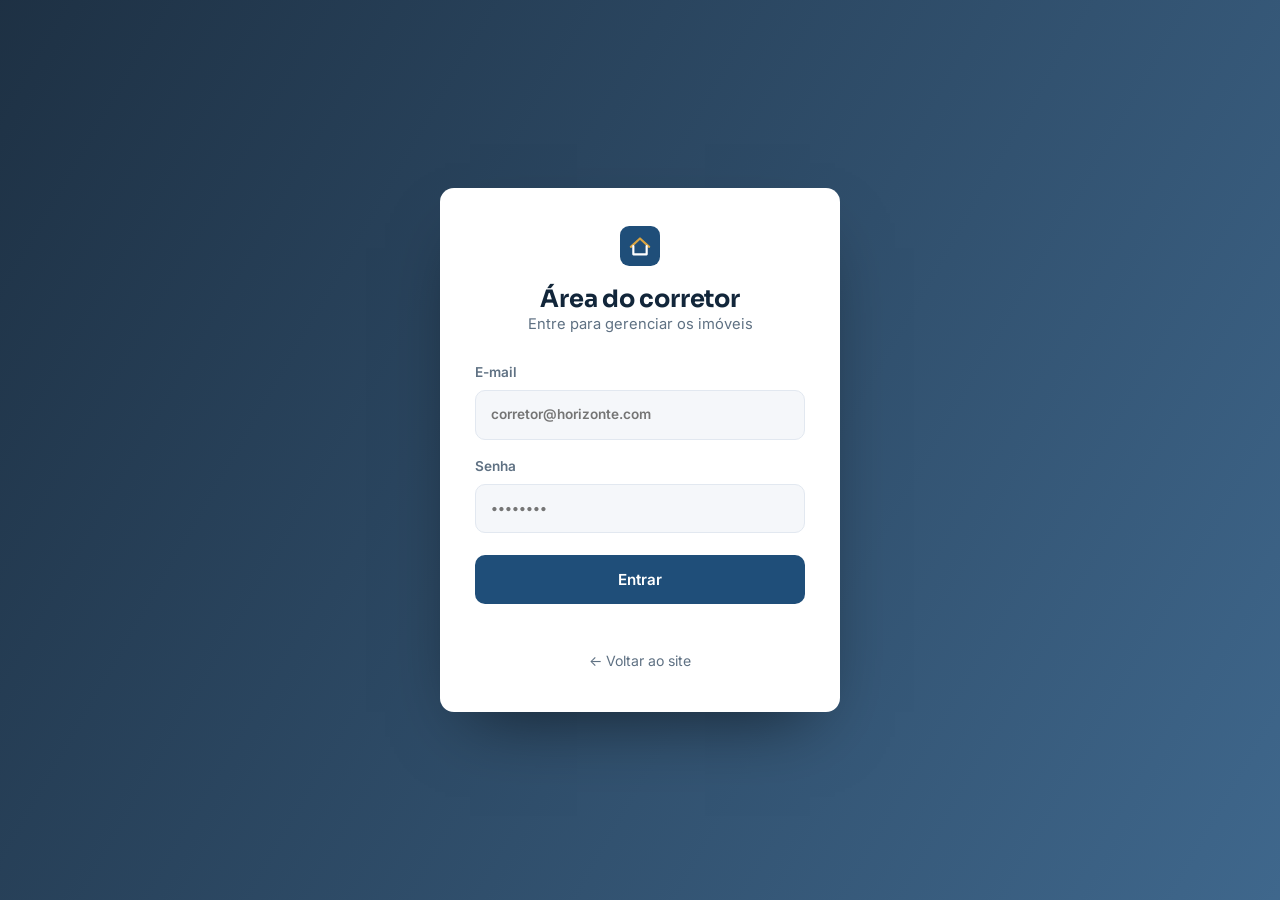
==== admin.html @ 52706749 "Imobiliaria fullstack: site publico + painel admin (Supabase + GitHub Pages) Co-Authored-By: Claude " ====
<!DOCTYPE html>
<html lang="pt-BR">
<head>
  <meta charset="UTF-8" />
  <meta name="viewport" content="width=device-width, initial-scale=1.0" />
  <meta name="robots" content="noindex" />
  <title>Painel · Horizonte Imóveis</title>
  <link rel="icon" href="favicon.svg" type="image/svg+xml" />
  <link rel="preconnect" href="https://fonts.googleapis.com" />
  <link rel="preconnect" href="https://fonts.gstatic.com" crossorigin />
  <link href="https://fonts.googleapis.com/css2?family=Sora:wght@600;700&family=Inter:wght@400;500;600&display=swap" rel="stylesheet" />
  <link rel="stylesheet" href="styles.css" />
  <link rel="stylesheet" href="admin.css" />
</head>
<body class="admin">
  <!-- LOGIN -->
  <section class="login-wrap" id="loginView" hidden>
    <form class="login-card" id="loginForm">
      <div class="brand" style="justify-content:center;margin-bottom:1.2rem">
        <svg class="logo-mark" width="40" height="40" viewBox="0 0 48 48" aria-hidden="true">
          <rect width="48" height="48" rx="11" fill="#1f4e79"/>
          <path d="M13 25 L24 15 L35 25" fill="none" stroke="#d9a441" stroke-width="2.6" stroke-linecap="round" stroke-linejoin="round"/>
          <path d="M16 24 V34 H32 V24" fill="none" stroke="#fff" stroke-width="2.6" stroke-linecap="round" stroke-linejoin="round"/>
        </svg>
      </div>
      <h1>Área do corretor</h1>
      <p class="login-sub">Entre para gerenciar os imóveis</p>
      <label>E-mail<input type="email" id="email" required placeholder="corretor@horizonte.com" /></label>
      <label>Senha<input type="password" id="senha" required placeholder="••••••••" /></label>
      <button type="submit" class="btn btn-primary" id="loginBtn">Entrar</button>
      <p class="login-error" id="loginError"></p>
      <a href="index.html" class="login-back">← Voltar ao site</a>
    </form>
  </section>

  <!-- PAINEL -->
  <div id="panelView" hidden>
    <header class="admin-top">
      <div class="container admin-top-inner">
        <a href="index.html" class="brand">
          <svg class="logo-mark" width="34" height="34" viewBox="0 0 48 48" aria-hidden="true">
            <rect width="48" height="48" rx="11" fill="#1f4e79"/>
            <path d="M13 25 L24 15 L35 25" fill="none" stroke="#d9a441" stroke-width="2.6" stroke-linecap="round" stroke-linejoin="round"/>
            <path d="M16 24 V34 H32 V24" fill="none" stroke="#fff" stroke-width="2.6" stroke-linecap="round" stroke-linejoin="round"/>
          </svg>
          <span class="brand-text"><strong>Horizonte</strong><small>Painel</small></span>
        </a>
        <div class="admin-top-actions">
          <span class="admin-user" id="whoami"></span>
          <a href="index.html" class="btn btn-ghost btn-sm">Ver site</a>
          <button class="btn btn-ghost btn-sm" id="logoutBtn">Sair</button>
        </div>
      </div>
    </header>

    <main class="container admin-main">
      <div class="admin-head">
        <div>
          <h1>Imóveis</h1>
          <p class="muted" id="adminCount"></p>
        </div>
        <button class="btn btn-primary" id="newBtn">+ Novo imóvel</button>
      </div>
      <div id="adminList" class="admin-list"></div>
    </main>
  </div>

  <!-- FORM (modal) -->
  <div class="modal" id="formModal" hidden>
    <div class="modal-backdrop" data-close-form></div>
    <div class="modal-card admin-form-card" role="dialog" aria-modal="true">
      <button class="modal-close" data-close-form aria-label="Fechar">×</button>
      <form id="propForm" class="admin-form">
        <h2 id="formTitle">Novo imóvel</h2>
        <input type="hidden" id="pid" />
        <label class="full">Título<input type="text" id="pTitulo" required placeholder="Ex: Apartamento moderno no Centro" /></label>
        <div class="form-grid">
          <label>Finalidade
            <select id="pFinalidade"><option value="venda">Venda</option><option value="aluguel">Aluguel</option></select>
          </label>
          <label>Tipo
            <select id="pTipo"><option value="apartamento">Apartamento</option><option value="casa">Casa</option><option value="terreno">Terreno</option><option value="comercial">Comercial</option></select>
          </label>
          <label>Preço (R$)<input type="number" id="pPreco" required min="0" step="1000" placeholder="450000" /></label>
          <label>Área (m²)<input type="number" id="pArea" min="0" step="1" placeholder="72" /></label>
          <label>Cidade<input type="text" id="pCidade" placeholder="São Paulo" /></label>
          <label>Bairro<input type="text" id="pBairro" placeholder="Pinheiros" /></label>
          <label>Quartos<input type="number" id="pQuartos" min="0" step="1" value="0" /></label>
          <label>Banheiros<input type="number" id="pBanheiros" min="0" step="1" value="0" /></label>
          <label>Vagas<input type="number" id="pVagas" min="0" step="1" value="0" /></label>
          <label class="chk"><input type="checkbox" id="pDestaque" /> Destaque na home</label>
        </div>
        <label class="full">Descrição<textarea id="pDescricao" rows="4" placeholder="Detalhes do imóvel, diferenciais, proximidades…"></textarea></label>
        <label class="full">Fotos
          <input type="file" id="pFotos" accept="image/*" multiple />
          <small class="hint">Você pode selecionar várias. As atuais são mantidas; clique num thumb para remover.</small>
        </label>
        <div class="thumbs" id="thumbs"></div>
        <div class="form-actions">
          <button type="button" class="btn btn-ghost" data-close-form>Cancelar</button>
          <button type="submit" class="btn btn-primary" id="saveBtn">Salvar imóvel</button>
        </div>
        <p class="form-error" id="formError"></p>
      </form>
    </div>
  </div>

  <div class="toast" id="toast" hidden></div>

  <script type="module" src="admin.js"></script>
</body>
</html>
---- styles.css ----
:root {
  --bg: #f5f7fa;
  --surface: #ffffff;
  --ink: #12263a;
  --navy: #1f4e79;
  --navy-dark: #163a5c;
  --muted: #5f7183;
  --gold: #d9a441;
  --gold-dark: #bd8a2c;
  --line: #e2e8f0;
  --radius: 14px;
  --shadow: 0 18px 45px -24px rgba(20, 45, 75, .35);
  --venda: #1f8a70;
  --aluguel: #2563eb;
}

* { margin: 0; padding: 0; box-sizing: border-box; }
html { scroll-behavior: smooth; }
body { font-family: 'Inter', system-ui, sans-serif; background: var(--bg); color: var(--ink); line-height: 1.6; -webkit-font-smoothing: antialiased; }
img { max-width: 100%; display: block; }
a { color: inherit; text-decoration: none; }
.container { width: min(1200px, 92%); margin-inline: auto; }
h1, h2, h3 { font-family: 'Sora', sans-serif; font-weight: 700; line-height: 1.14; letter-spacing: -.01em; }
.eyebrow { text-transform: uppercase; letter-spacing: .16em; font-size: .76rem; font-weight: 600; color: var(--gold-dark); margin-bottom: .5rem; }

.btn { display: inline-flex; align-items: center; justify-content: center; gap: .45rem; font-weight: 600; font-size: .95rem; padding: .85rem 1.6rem; border-radius: 10px; border: 1.5px solid transparent; cursor: pointer; transition: transform .15s ease, background .2s ease, color .2s ease, border-color .2s ease; font-family: inherit; }
.btn:hover { transform: translateY(-2px); }
.btn-primary { background: var(--navy); color: #fff; }
.btn-primary:hover { background: var(--navy-dark); }
.btn-ghost { color: var(--ink); border-color: var(--line); background: var(--surface); }
.btn-ghost:hover { border-color: var(--navy); color: var(--navy); }
.btn-sm { padding: .55rem 1rem; font-size: .88rem; }
.btn-gold { background: var(--gold); color: #3a2c08; }
.btn-gold:hover { background: var(--gold-dark); }

/* Logo */
.brand { display: inline-flex; align-items: center; gap: .6rem; }
.logo-mark { flex: none; }
.brand-text { display: flex; flex-direction: column; line-height: 1.05; }
.brand-text strong { font-family: 'Sora', sans-serif; font-size: 1.18rem; font-weight: 700; color: var(--navy); }
.brand-text small { font-size: .62rem; text-transform: uppercase; letter-spacing: .26em; color: var(--muted); }

.site-header { position: sticky; top: 0; z-index: 50; background: rgba(255,255,255,.92); backdrop-filter: blur(12px); border-bottom: 1px solid var(--line); }
.nav { display: flex; align-items: center; justify-content: space-between; padding: .9rem 0; }
.nav-links { list-style: none; display: flex; align-items: center; gap: 1.7rem; }
.nav-links a { font-weight: 500; font-size: .95rem; color: var(--muted); }
.nav-links a:hover { color: var(--navy); }
.nav-toggle { display: none; flex-direction: column; gap: 5px; background: none; border: 0; cursor: pointer; padding: .4rem; }
.nav-toggle span { width: 24px; height: 2px; background: var(--ink); border-radius: 2px; }

/* Hero */
.hero { position: relative; overflow: hidden; color: #fff;
  background: url('https://images.unsplash.com/photo-1560448204-e02f11c3d0e2?auto=format&fit=crop&w=1600&q=80') center/cover; }
.hero-overlay { position: absolute; inset: 0; background: linear-gradient(120deg, rgba(18,38,58,.9), rgba(31,78,121,.72)); }
.hero-inner { position: relative; z-index: 1; padding: 5rem 0 6.5rem; }
.hero h1 { font-size: clamp(2.4rem, 5.5vw, 4rem); margin-bottom: 1rem; }
.hero .lead { font-size: 1.2rem; color: #dbe6f0; max-width: 46ch; }

/* Busca */
.search { display: grid; grid-template-columns: repeat(4, 1fr) auto; gap: 1rem; margin-top: 2.5rem; background: var(--surface); padding: 1.2rem; border-radius: var(--radius); box-shadow: var(--shadow); }
.search-field { display: flex; flex-direction: column; text-align: left; }
.search-field label { font-size: .74rem; font-weight: 600; text-transform: uppercase; letter-spacing: .06em; color: var(--muted); margin-bottom: .35rem; }
.search-field input, .search-field select { padding: .7rem .8rem; font: inherit; border: 1px solid var(--line); border-radius: 9px; background: var(--bg); color: var(--ink); }
.search-field input:focus, .search-field select:focus { outline: 2px solid var(--navy); border-color: transparent; }
.search .btn { align-self: end; height: 44px; }

/* Listings */
.listings { padding: 4rem 0; }
.listings-head { display: flex; align-items: flex-end; justify-content: space-between; gap: 1rem; margin-bottom: 2rem; }
.listings-head h2 { font-size: clamp(1.6rem, 3.5vw, 2.2rem); }
.count { color: var(--muted); font-weight: 600; font-size: .95rem; }
.grid { display: grid; grid-template-columns: repeat(auto-fill, minmax(300px, 1fr)); gap: 1.6rem; }

.card { background: var(--surface); border: 1px solid var(--line); border-radius: var(--radius); overflow: hidden; box-shadow: var(--shadow); transition: transform .2s ease; cursor: pointer; display: flex; flex-direction: column; }
.card:hover { transform: translateY(-6px); }
.card-media { position: relative; aspect-ratio: 3/2; background: #dfe6ee; overflow: hidden; }
.card-media img { width: 100%; height: 100%; object-fit: cover; transition: transform .4s ease; }
.card:hover .card-media img { transform: scale(1.05); }
.card-tag { position: absolute; top: .8rem; left: .8rem; font-size: .72rem; font-weight: 700; text-transform: uppercase; letter-spacing: .06em; color: #fff; padding: .3rem .7rem; border-radius: 999px; }
.tag-venda { background: var(--venda); }
.tag-aluguel { background: var(--aluguel); }
.card-body { padding: 1.2rem 1.3rem 1.4rem; display: flex; flex-direction: column; flex: 1; }
.card-price { font-family: 'Sora', sans-serif; font-size: 1.4rem; font-weight: 700; color: var(--navy); }
.card-price small { font-size: .82rem; font-weight: 500; color: var(--muted); }
.card h3 { font-size: 1.08rem; margin: .35rem 0 .2rem; font-family: 'Inter', sans-serif; font-weight: 600; }
.card-loc { color: var(--muted); font-size: .9rem; margin-bottom: .9rem; }
.card-features { display: flex; flex-wrap: wrap; gap: 1rem; margin-top: auto; padding-top: .9rem; border-top: 1px solid var(--line); color: var(--muted); font-size: .85rem; }
.card-features span { display: inline-flex; align-items: center; gap: .35rem; }
.card-features svg { width: 16px; height: 16px; color: var(--navy); }

.state { text-align: center; padding: 3rem 1rem; color: var(--muted); }
.state.error { color: #b4232a; }
.spinner { width: 34px; height: 34px; border: 3px solid var(--line); border-top-color: var(--navy); border-radius: 50%; margin: 0 auto 1rem; animation: spin 1s linear infinite; }
@keyframes spin { to { transform: rotate(360deg); } }

/* Sobre */
.about { padding: 4.5rem 0; background: var(--surface); }
.about-inner { display: grid; grid-template-columns: 1fr 1fr; gap: 3.5rem; align-items: center; }
.about-media img { border-radius: var(--radius); box-shadow: var(--shadow); aspect-ratio: 4/3; object-fit: cover; }
.about-text h2 { font-size: clamp(1.8rem, 4vw, 2.6rem); margin-bottom: 1rem; }
.about-text p { color: var(--muted); margin-bottom: 1rem; }
.check-list { list-style: none; display: grid; gap: .7rem; margin-top: 1.2rem; }
.check-list li { padding-left: 1.9rem; position: relative; }
.check-list li::before { content: '✓'; position: absolute; left: 0; color: var(--gold-dark); font-weight: 700; }

/* Contato */
.contact { padding: 4.5rem 0; }
.contact-inner { display: grid; grid-template-columns: 1fr 1fr; gap: 3rem; align-items: start; }
.contact-text h2 { font-size: clamp(1.8rem, 4vw, 2.6rem); margin-bottom: 1rem; }
.contact-text p { color: var(--muted); margin-bottom: 1.5rem; }
.info-lines { list-style: none; display: grid; gap: 1rem; }
.info-lines li { border-left: 3px solid var(--gold); padding-left: 1rem; }
.info-lines strong { display: block; font-size: .76rem; text-transform: uppercase; letter-spacing: .1em; color: var(--navy); }
.contact-form { background: var(--surface); border: 1px solid var(--line); border-radius: var(--radius); padding: 2rem; box-shadow: var(--shadow); }
.contact-form label { display: block; font-size: .85rem; font-weight: 600; margin-bottom: 1rem; color: var(--muted); }
.contact-form input, .contact-form textarea { width: 100%; margin-top: .4rem; padding: .8rem .9rem; font: inherit; background: var(--bg); border: 1px solid var(--line); border-radius: 10px; color: var(--ink); resize: vertical; }
.contact-form input:focus, .contact-form textarea:focus { outline: 2px solid var(--navy); border-color: transparent; }
.contact-form .btn { width: 100%; margin-top: .5rem; }
.contact-form small { display: block; text-align: center; color: var(--muted); margin-top: .8rem; font-size: .78rem; }

/* Footer */
.site-footer { background: var(--ink); color: #cdd8e3; padding: 2.6rem 0; text-align: center; }
.footer-inner { display: grid; gap: .7rem; justify-items: center; }
.site-footer .brand-text strong { color: #fff; }
.site-footer .brand-text small { color: #9fb0c0; }
.muted { color: #8ba0b3; font-size: .85rem; }

/* Modal */
.modal { position: fixed; inset: 0; z-index: 100; display: grid; place-items: center; padding: 1.2rem; }
.modal[hidden] { display: none; }
.modal-backdrop { position: absolute; inset: 0; background: rgba(10, 22, 35, .6); backdrop-filter: blur(3px); }
.modal-card { position: relative; z-index: 1; background: var(--surface); border-radius: var(--radius); width: min(860px, 100%); max-height: 90vh; overflow-y: auto; box-shadow: var(--shadow); }
.modal-close { position: absolute; top: .7rem; right: .9rem; z-index: 3; width: 38px; height: 38px; border-radius: 50%; border: 0; background: rgba(255,255,255,.9); font-size: 1.5rem; line-height: 1; cursor: pointer; color: var(--ink); }
.modal-gallery { display: grid; grid-template-columns: 2fr 1fr; gap: 4px; max-height: 340px; overflow: hidden; }
.modal-gallery img { width: 100%; height: 100%; object-fit: cover; }
.modal-gallery .mg-side { display: grid; gap: 4px; grid-template-rows: 1fr 1fr; }
.modal-content { padding: 1.6rem 1.8rem 2rem; }
.modal-content .card-price { font-size: 1.8rem; }
.modal-content h2 { font-size: 1.5rem; margin: .3rem 0; }
.modal-features { display: flex; flex-wrap: wrap; gap: 1.4rem; margin: 1.2rem 0; padding: 1rem 0; border-block: 1px solid var(--line); color: var(--muted); }
.modal-features span { display: inline-flex; align-items: center; gap: .45rem; }
.modal-features svg { width: 18px; height: 18px; color: var(--navy); }
.modal-desc { color: var(--muted); white-space: pre-line; margin-bottom: 1.5rem; }

@media (max-width: 900px) {
  .nav-toggle { display: flex; }
  .nav-links { position: absolute; top: 100%; left: 0; right: 0; flex-direction: column; gap: 1.1rem; padding: 1.5rem 6%; background: var(--surface); border-bottom: 1px solid var(--line); transform: translateY(-160%); transition: transform .3s ease; pointer-events: none; }
  .nav-links.open { transform: translateY(0); pointer-events: auto; }
  .search { grid-template-columns: 1fr 1fr; }
  .search .btn { grid-column: 1 / -1; }
  .about-inner, .contact-inner { grid-template-columns: 1fr; }
}
@media (max-width: 520px) {
  .search { grid-template-columns: 1fr; }
  .modal-gallery { grid-template-columns: 1fr; }
  .modal-gallery .mg-side { display: none; }
}
---- admin.css ----
/* ===== Painel administrativo ===== */
body.admin { background: var(--bg); }

/* Login */
.login-wrap { min-height: 100vh; display: grid; place-items: center; padding: 1.5rem;
  background: linear-gradient(120deg, rgba(18,38,58,.95), rgba(31,78,121,.85)),
    url('https://images.unsplash.com/photo-1560448204-e02f11c3d0e2?auto=format&fit=crop&w=1600&q=80') center/cover; }
.login-card { width: min(400px, 100%); background: var(--surface); border-radius: var(--radius); padding: 2.4rem 2.2rem; box-shadow: 0 30px 70px -30px rgba(0,0,0,.6); text-align: center; }
.login-card h1 { font-size: 1.5rem; }
.login-sub { color: var(--muted); font-size: .92rem; margin-bottom: 1.6rem; }
.login-card label { display: block; text-align: left; font-size: .85rem; font-weight: 600; color: var(--muted); margin-bottom: 1rem; }
.login-card input { width: 100%; margin-top: .4rem; padding: .8rem .9rem; font: inherit; background: var(--bg); border: 1px solid var(--line); border-radius: 10px; color: var(--ink); }
.login-card input:focus { outline: 2px solid var(--navy); border-color: transparent; }
.login-card .btn { width: 100%; margin-top: .4rem; }
.login-error { color: #b4232a; font-size: .88rem; margin-top: .8rem; min-height: 1.1rem; }
.login-back { display: inline-block; margin-top: 1rem; color: var(--muted); font-size: .88rem; }
.login-back:hover { color: var(--navy); }

/* Topo */
.admin-top { background: var(--surface); border-bottom: 1px solid var(--line); position: sticky; top: 0; z-index: 40; }
.admin-top-inner { display: flex; align-items: center; justify-content: space-between; padding: .8rem 0; }
.admin-top-actions { display: flex; align-items: center; gap: .7rem; }
.admin-user { color: var(--muted); font-size: .85rem; }

/* Main */
.admin-main { padding: 2.5rem 0 4rem; }
.admin-head { display: flex; align-items: center; justify-content: space-between; gap: 1rem; margin-bottom: 1.8rem; }
.admin-head h1 { font-size: 1.8rem; }

.admin-list { display: grid; gap: .9rem; }
.row { display: grid; grid-template-columns: 84px 1fr auto; gap: 1rem; align-items: center; background: var(--surface); border: 1px solid var(--line); border-radius: 12px; padding: .8rem; }
.row-thumb { width: 84px; height: 64px; border-radius: 8px; object-fit: cover; background: #dfe6ee; }
.row-info h3 { font-size: 1.02rem; font-family: 'Inter', sans-serif; font-weight: 600; }
.row-meta { color: var(--muted); font-size: .86rem; display: flex; flex-wrap: wrap; gap: .3rem .8rem; margin-top: .2rem; }
.row-price { font-family: 'Sora', sans-serif; font-weight: 700; color: var(--navy); }
.row-badge { font-size: .68rem; font-weight: 700; text-transform: uppercase; letter-spacing: .05em; color: #fff; padding: .15rem .5rem; border-radius: 999px; }
.row-actions { display: flex; gap: .5rem; }
.icon-btn { width: 38px; height: 38px; border-radius: 9px; border: 1px solid var(--line); background: var(--surface); cursor: pointer; display: grid; place-items: center; color: var(--muted); transition: .2s; }
.icon-btn:hover { color: var(--navy); border-color: var(--navy); }
.icon-btn.danger:hover { color: #b4232a; border-color: #b4232a; }
.icon-btn svg { width: 17px; height: 17px; }
.admin-empty { text-align: center; color: var(--muted); padding: 3rem 1rem; background: var(--surface); border: 1px dashed var(--line); border-radius: 12px; }

/* Form modal */
.admin-form-card { width: min(720px, 100%); }
.admin-form { padding: 1.8rem; }
.admin-form h2 { font-size: 1.4rem; margin-bottom: 1.3rem; }
.admin-form label { display: block; font-size: .82rem; font-weight: 600; color: var(--muted); margin-bottom: 1rem; }
.admin-form input, .admin-form select, .admin-form textarea { width: 100%; margin-top: .35rem; padding: .7rem .85rem; font: inherit; background: var(--bg); border: 1px solid var(--line); border-radius: 9px; color: var(--ink); resize: vertical; }
.admin-form input:focus, .admin-form select:focus, .admin-form textarea:focus { outline: 2px solid var(--navy); border-color: transparent; }
.form-grid { display: grid; grid-template-columns: repeat(3, 1fr); gap: 0 1rem; }
.admin-form label.full { grid-column: 1 / -1; }
.admin-form label.chk { display: flex; align-items: center; gap: .5rem; margin-top: 1.9rem; }
.admin-form label.chk input { width: auto; margin: 0; }
.hint { display: block; font-weight: 400; color: var(--muted); margin-top: .3rem; font-size: .76rem; }
.thumbs { display: flex; flex-wrap: wrap; gap: .6rem; margin-bottom: 1rem; }
.thumb { position: relative; width: 80px; height: 62px; border-radius: 8px; overflow: hidden; border: 1px solid var(--line); cursor: pointer; }
.thumb img { width: 100%; height: 100%; object-fit: cover; }
.thumb::after { content: '✕'; position: absolute; inset: 0; display: grid; place-items: center; background: rgba(180,35,42,.75); color: #fff; font-weight: 700; opacity: 0; transition: .2s; }
.thumb:hover::after { opacity: 1; }
.thumb.new::before { content: 'nova'; position: absolute; top: 3px; left: 3px; background: var(--gold); color: #3a2c08; font-size: .6rem; font-weight: 700; padding: .1rem .3rem; border-radius: 4px; z-index: 1; }
.form-actions { display: flex; justify-content: flex-end; gap: .8rem; margin-top: .5rem; }
.form-error { color: #b4232a; font-size: .88rem; margin-top: .8rem; text-align: right; }

/* Toast */
.toast { position: fixed; bottom: 1.5rem; left: 50%; transform: translateX(-50%); background: var(--ink); color: #fff; padding: .8rem 1.4rem; border-radius: 10px; font-size: .9rem; box-shadow: var(--shadow); z-index: 200; }
.toast.err { background: #b4232a; }

@media (max-width: 640px) {
  .form-grid { grid-template-columns: 1fr 1fr; }
  .admin-form label.chk { margin-top: 1rem; }
  .row { grid-template-columns: 64px 1fr; }
  .row-thumb { width: 64px; height: 50px; }
  .row-actions { grid-column: 1 / -1; just-content: flex-end; }
}
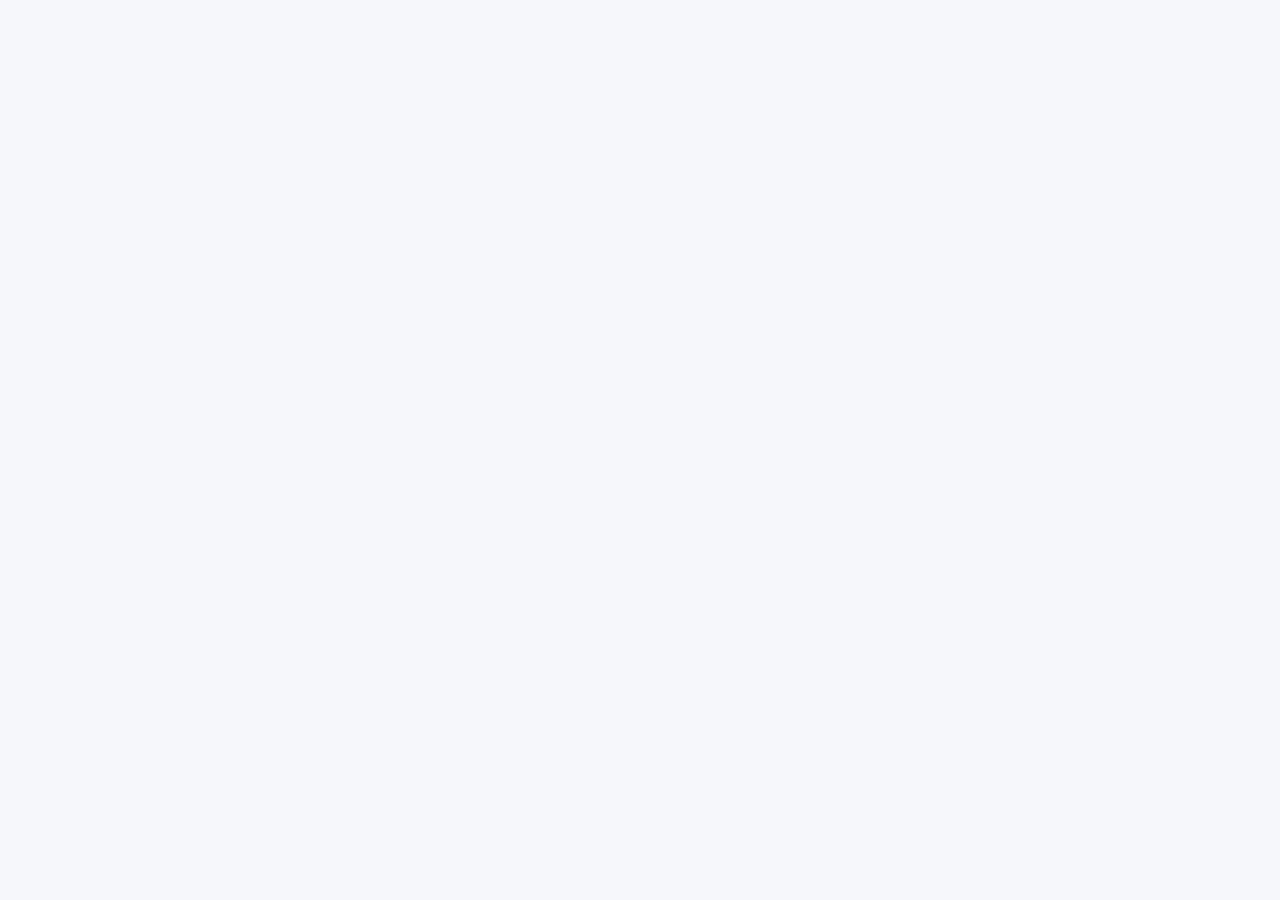
==== commit d53c4f7d: "Separa login em pagina propria com redirecionamento; dashboard com cartoes de estatisticas Co-Author" ====
--- a/admin.html
+++ b/admin.html
@@ -13,27 +13,6 @@
   <link rel="stylesheet" href="admin.css" />
 </head>
 <body class="admin">
-  <!-- LOGIN -->
-  <section class="login-wrap" id="loginView" hidden>
-    <form class="login-card" id="loginForm">
-      <div class="brand" style="justify-content:center;margin-bottom:1.2rem">
-        <svg class="logo-mark" width="40" height="40" viewBox="0 0 48 48" aria-hidden="true">
-          <rect width="48" height="48" rx="11" fill="#1f4e79"/>
-          <path d="M13 25 L24 15 L35 25" fill="none" stroke="#d9a441" stroke-width="2.6" stroke-linecap="round" stroke-linejoin="round"/>
-          <path d="M16 24 V34 H32 V24" fill="none" stroke="#fff" stroke-width="2.6" stroke-linecap="round" stroke-linejoin="round"/>
-        </svg>
-      </div>
-      <h1>Área do corretor</h1>
-      <p class="login-sub">Entre para gerenciar os imóveis</p>
-      <label>E-mail<input type="email" id="email" required placeholder="corretor@horizonte.com" /></label>
-      <label>Senha<input type="password" id="senha" required placeholder="••••••••" /></label>
-      <button type="submit" class="btn btn-primary" id="loginBtn">Entrar</button>
-      <p class="login-error" id="loginError"></p>
-      <a href="index.html" class="login-back">← Voltar ao site</a>
-    </form>
-  </section>
-
-  <!-- PAINEL -->
   <div id="panelView" hidden>
     <header class="admin-top">
       <div class="container admin-top-inner">
@@ -43,23 +22,35 @@
             <path d="M13 25 L24 15 L35 25" fill="none" stroke="#d9a441" stroke-width="2.6" stroke-linecap="round" stroke-linejoin="round"/>
             <path d="M16 24 V34 H32 V24" fill="none" stroke="#fff" stroke-width="2.6" stroke-linecap="round" stroke-linejoin="round"/>
           </svg>
-          <span class="brand-text"><strong>Horizonte</strong><small>Painel</small></span>
+          <span class="brand-text"><strong>Horizonte</strong><small>Painel do corretor</small></span>
         </a>
         <div class="admin-top-actions">
           <span class="admin-user" id="whoami"></span>
-          <a href="index.html" class="btn btn-ghost btn-sm">Ver site</a>
+          <a href="index.html" class="btn btn-ghost btn-sm" target="_blank">Ver site ↗</a>
           <button class="btn btn-ghost btn-sm" id="logoutBtn">Sair</button>
         </div>
       </div>
     </header>
 
     <main class="container admin-main">
-      <div class="admin-head">
+      <div class="admin-greeting">
         <div>
-          <h1>Imóveis</h1>
-          <p class="muted" id="adminCount"></p>
+          <p class="eyebrow">Bem-vindo de volta 👋</p>
+          <h1>Gestão de imóveis</h1>
         </div>
         <button class="btn btn-primary" id="newBtn">+ Novo imóvel</button>
+      </div>
+
+      <div class="stats">
+        <div class="stat stat-total"><div class="stat-ico">🏠</div><div><strong id="stTotal">—</strong><small>Total de imóveis</small></div></div>
+        <div class="stat stat-venda"><div class="stat-ico">🔖</div><div><strong id="stVenda">—</strong><small>À venda</small></div></div>
+        <div class="stat stat-aluguel"><div class="stat-ico">🔑</div><div><strong id="stAluguel">—</strong><small>Para alugar</small></div></div>
+        <div class="stat stat-destaque"><div class="stat-ico">⭐</div><div><strong id="stDestaque">—</strong><small>Em destaque</small></div></div>
+      </div>
+
+      <div class="admin-list-head">
+        <h2>Todos os imóveis</h2>
+        <p class="muted" id="adminCount"></p>
       </div>
       <div id="adminList" class="admin-list"></div>
     </main>
@@ -81,8 +72,8 @@
           <label>Tipo
             <select id="pTipo"><option value="apartamento">Apartamento</option><option value="casa">Casa</option><option value="terreno">Terreno</option><option value="comercial">Comercial</option></select>
           </label>
-          <label>Preço (R$)<input type="number" id="pPreco" required min="0" step="1000" placeholder="450000" /></label>
-          <label>Área (m²)<input type="number" id="pArea" min="0" step="1" placeholder="72" /></label>
+          <label>Preço (R$)<input type="number" id="pPreco" required min="0" step="any" placeholder="450000" /></label>
+          <label>Área (m²)<input type="number" id="pArea" min="0" step="any" placeholder="72" /></label>
           <label>Cidade<input type="text" id="pCidade" placeholder="São Paulo" /></label>
           <label>Bairro<input type="text" id="pBairro" placeholder="Pinheiros" /></label>
           <label>Quartos<input type="number" id="pQuartos" min="0" step="1" value="0" /></label>
@@ -93,7 +84,7 @@
         <label class="full">Descrição<textarea id="pDescricao" rows="4" placeholder="Detalhes do imóvel, diferenciais, proximidades…"></textarea></label>
         <label class="full">Fotos
           <input type="file" id="pFotos" accept="image/*" multiple />
-          <small class="hint">Você pode selecionar várias. As atuais são mantidas; clique num thumb para remover.</small>
+          <small class="hint">Até 6 fotos. A 1ª é a principal (capa). Clique num thumb para remover.</small>
         </label>
         <div class="thumbs" id="thumbs"></div>
         <div class="form-actions">
--- a/styles.css
+++ b/styles.css
@@ -131,9 +131,13 @@
 .modal-backdrop { position: absolute; inset: 0; background: rgba(10, 22, 35, .6); backdrop-filter: blur(3px); }
 .modal-card { position: relative; z-index: 1; background: var(--surface); border-radius: var(--radius); width: min(860px, 100%); max-height: 90vh; overflow-y: auto; box-shadow: var(--shadow); }
 .modal-close { position: absolute; top: .7rem; right: .9rem; z-index: 3; width: 38px; height: 38px; border-radius: 50%; border: 0; background: rgba(255,255,255,.9); font-size: 1.5rem; line-height: 1; cursor: pointer; color: var(--ink); }
-.modal-gallery { display: grid; grid-template-columns: 2fr 1fr; gap: 4px; max-height: 340px; overflow: hidden; }
-.modal-gallery img { width: 100%; height: 100%; object-fit: cover; }
-.modal-gallery .mg-side { display: grid; gap: 4px; grid-template-rows: 1fr 1fr; }
+.gallery-main { aspect-ratio: 16 / 10; background: #dfe6ee; overflow: hidden; }
+.gallery-main img { width: 100%; height: 100%; object-fit: cover; }
+.gallery-thumbs { display: flex; gap: .6rem; padding: .8rem 1.1rem; overflow-x: auto; border-bottom: 1px solid var(--line); }
+.gthumb { flex: 0 0 auto; width: 88px; height: 62px; padding: 0; border: 2px solid transparent; border-radius: 9px; overflow: hidden; cursor: pointer; background: none; transition: border-color .15s ease, transform .15s ease; }
+.gthumb img { width: 100%; height: 100%; object-fit: cover; display: block; }
+.gthumb:hover { transform: translateY(-2px); }
+.gthumb.active { border-color: var(--navy); }
 .modal-content { padding: 1.6rem 1.8rem 2rem; }
 .modal-content .card-price { font-size: 1.8rem; }
 .modal-content h2 { font-size: 1.5rem; margin: .3rem 0; }
@@ -152,6 +156,4 @@
 }
 @media (max-width: 520px) {
   .search { grid-template-columns: 1fr; }
-  .modal-gallery { grid-template-columns: 1fr; }
-  .modal-gallery .mg-side { display: none; }
 }
--- a/admin.css
+++ b/admin.css
@@ -24,8 +24,23 @@
 
 /* Main */
 .admin-main { padding: 2.5rem 0 4rem; }
-.admin-head { display: flex; align-items: center; justify-content: space-between; gap: 1rem; margin-bottom: 1.8rem; }
-.admin-head h1 { font-size: 1.8rem; }
+.admin-greeting { display: flex; align-items: center; justify-content: space-between; gap: 1rem; margin-bottom: 1.8rem; }
+.admin-greeting h1 { font-size: clamp(1.6rem, 3.5vw, 2.2rem); }
+.admin-greeting .eyebrow { margin-bottom: .2rem; }
+
+/* Cartões de estatística */
+.stats { display: grid; grid-template-columns: repeat(4, 1fr); gap: 1.1rem; margin-bottom: 2.4rem; }
+.stat { display: flex; align-items: center; gap: 1rem; background: var(--surface); border: 1px solid var(--line); border-radius: 14px; padding: 1.2rem 1.3rem; box-shadow: var(--shadow); position: relative; overflow: hidden; }
+.stat::before { content: ''; position: absolute; left: 0; top: 0; bottom: 0; width: 4px; background: var(--navy); }
+.stat-venda::before { background: var(--venda); }
+.stat-aluguel::before { background: var(--aluguel); }
+.stat-destaque::before { background: var(--gold); }
+.stat-ico { width: 46px; height: 46px; flex: none; display: grid; place-items: center; border-radius: 12px; background: var(--bg); font-size: 1.4rem; }
+.stat strong { display: block; font-family: 'Sora', sans-serif; font-size: 1.7rem; line-height: 1; color: var(--ink); }
+.stat small { color: var(--muted); font-size: .82rem; }
+
+.admin-list-head { display: flex; align-items: baseline; justify-content: space-between; gap: 1rem; margin-bottom: 1.1rem; }
+.admin-list-head h2 { font-size: 1.25rem; }
 
 .admin-list { display: grid; gap: .9rem; }
 .row { display: grid; grid-template-columns: 84px 1fr auto; gap: 1rem; align-items: center; background: var(--surface); border: 1px solid var(--line); border-radius: 12px; padding: .8rem; }
@@ -66,10 +81,16 @@
 .toast { position: fixed; bottom: 1.5rem; left: 50%; transform: translateX(-50%); background: var(--ink); color: #fff; padding: .8rem 1.4rem; border-radius: 10px; font-size: .9rem; box-shadow: var(--shadow); z-index: 200; }
 .toast.err { background: #b4232a; }
 
+@media (max-width: 860px) {
+  .stats { grid-template-columns: repeat(2, 1fr); }
+}
 @media (max-width: 640px) {
   .form-grid { grid-template-columns: 1fr 1fr; }
   .admin-form label.chk { margin-top: 1rem; }
   .row { grid-template-columns: 64px 1fr; }
   .row-thumb { width: 64px; height: 50px; }
-  .row-actions { grid-column: 1 / -1; just-content: flex-end; }
+  .row-actions { grid-column: 1 / -1; justify-content: flex-end; }
 }
+@media (max-width: 440px) {
+  .stats { grid-template-columns: 1fr; }
+}
